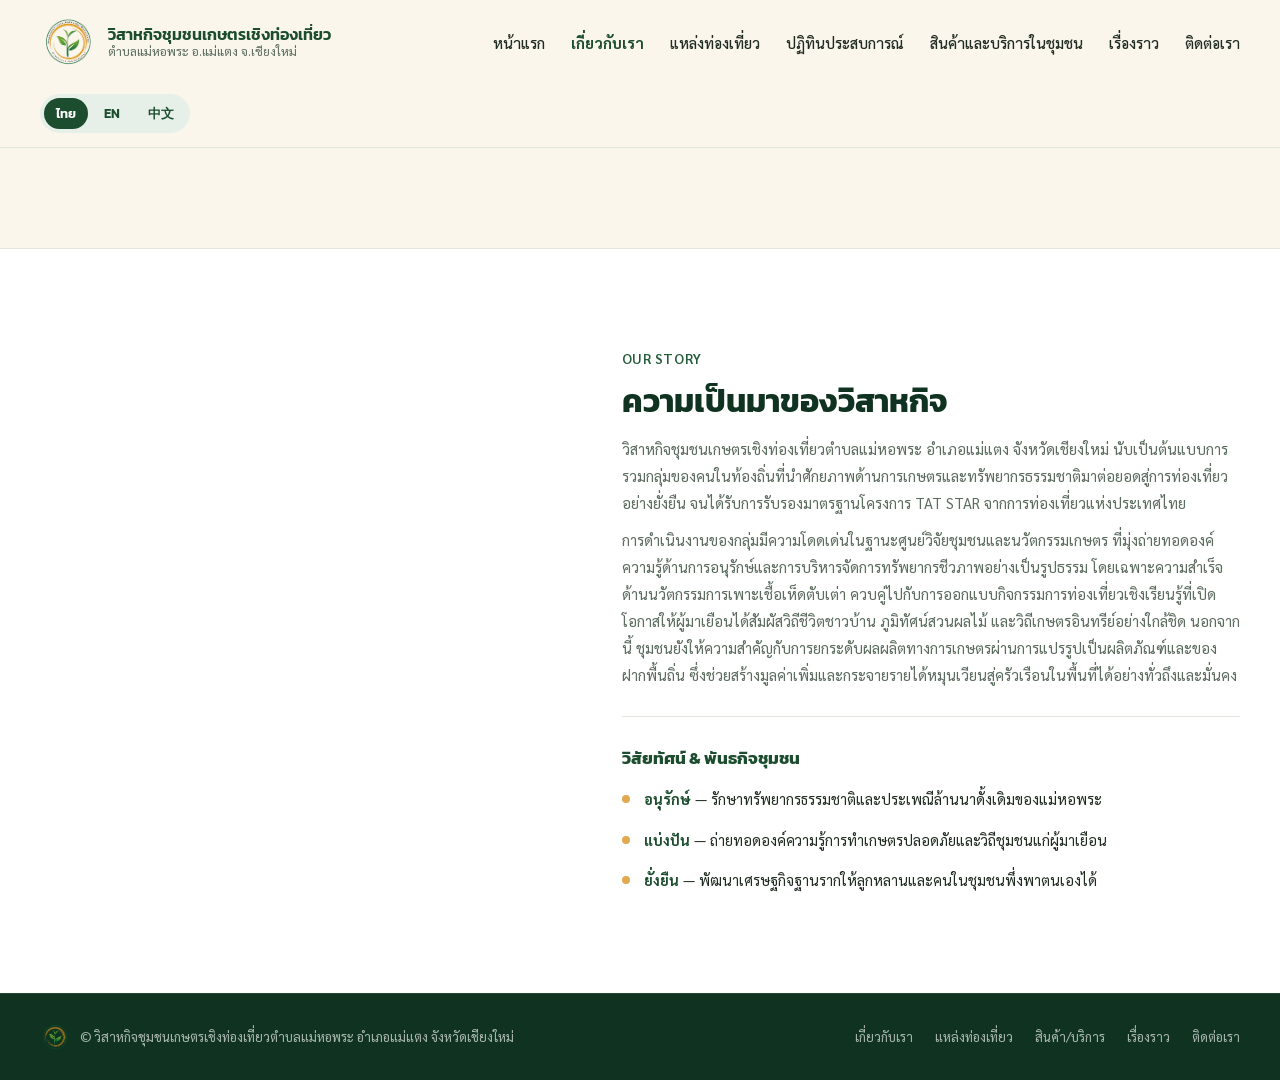
==== website/about.html @ eb5536a2 "Split site into separate pages, add Highlights section, truncate Nearby cards Each nav item now has " ====
<!doctype html>
<html lang="th">
<head>
<meta charset="utf-8">
<meta name="viewport" content="width=device-width, initial-scale=1">
<title>เกี่ยวกับเรา — วิสาหกิจชุมชนเกษตรเชิงท่องเที่ยวตำบลแม่หอพระ</title>
<meta name="description" content="ความเป็นมา วิสัยทัศน์ และพันธกิจของวิสาหกิจชุมชนเกษตรเชิงท่องเที่ยวตำบลแม่หอพระ">
<link rel="preconnect" href="https://fonts.googleapis.com">
<link rel="stylesheet" href="https://fonts.googleapis.com/css2?family=Kanit:wght@400;500;600;700&family=Sarabun:wght@300;400;500;600;700&display=swap">
<link rel="stylesheet" href="css/styles.css">
</head>
<body>

<!-- ============ HEADER ============ -->
<header class="site-header">
  <div class="container">
    <a class="brand" href="index.html">
      <img src="images/logo-seal.png" alt="ตราวิสาหกิจชุมชนเกษตรเชิงท่องเที่ยวตำบลแม่หอพระ">
      <span class="brand-text">
        <strong data-i18n="brand_title">วิสาหกิจชุมชนเกษตรเชิงท่องเที่ยว</strong>
        <span data-i18n="brand_subtitle">ตำบลแม่หอพระ อ.แม่แตง จ.เชียงใหม่</span>
      </span>
    </a>
    <nav class="nav-links">
      <a class="navlink" href="index.html" data-i18n="nav_home">หน้าแรก</a>
      <a class="navlink navlink-active" href="about.html" data-i18n="nav_about">เกี่ยวกับเรา</a>
      <a class="navlink" href="attractions.html" data-i18n="nav_attractions">แหล่งท่องเที่ยว</a>
      <a class="navlink" href="calendar.html" data-i18n="nav_calendar">ปฏิทินประสบการณ์</a>
      <a class="navlink" href="shop.html" data-i18n="nav_shop">สินค้าและบริการในชุมชน</a>
      <a class="navlink" href="stories.html" data-i18n="nav_stories">เรื่องราว</a>
      <a class="navlink" href="contact.html" data-i18n="nav_contact">ติดต่อเรา</a>
    </nav>
    <div class="lang-switch" id="lang-switch">
      <button type="button" data-lang="th" class="active">ไทย</button>
      <button type="button" data-lang="en">EN</button>
      <button type="button" data-lang="zh">中文</button>
    </div>
  </div>
</header>

<!-- ============ ABOUT ============ -->
<section id="about" class="about-section">
  <div class="container about-grid">
    <div class="about-image">
      <img class="about-slide" src="images/about-field.jpg" alt="แปลงนาข้าวอินทรีย์แม่หอพระ">
      <img class="about-slide" src="images/about-panel-event.jpg" alt="เสวนางาน Young Smart Farmer เชียงใหม่ ครบรอบ 10 ปี">
      <img class="about-slide" src="images/about-market-booth.jpg" alt="บูธสินค้าชุมชนแม่หอพระในงานตลาดนัด">
      <img class="about-slide" src="images/about-elder-craft.jpg" alt="ผู้สูงอายุในชุมชนทำงานหัตถกรรม">
      <img class="about-slide" src="images/about-transport.jpg" alt="รถรับส่งนักท่องเที่ยวในชุมชน">
      <img class="about-slide" src="images/about-tea-booth.jpg" alt="ผลิตภัณฑ์ชาผงจากชุมชน">
    </div>
    <div style="display:flex; flex-direction:column; gap:28px;">
      <div style="display:flex; flex-direction:column; gap:10px;">
        <span class="section-kicker">OUR STORY</span>
        <h2 style="font-size:32px; color:var(--green-900);" data-i18n="about_title">ความเป็นมาของวิสาหกิจ</h2>
        <p style="margin:0; font-size:15px; line-height:1.8; color:var(--text-muted);" data-i18n="about_p1">วิสาหกิจชุมชนเกษตรเชิงท่องเที่ยวตำบลแม่หอพระ อำเภอแม่แตง จังหวัดเชียงใหม่ นับเป็นต้นแบบการรวมกลุ่มของคนในท้องถิ่นที่นำศักยภาพด้านการเกษตรและทรัพยากรธรรมชาติมาต่อยอดสู่การท่องเที่ยวอย่างยั่งยืน จนได้รับการรับรองมาตรฐานโครงการ TAT STAR จากการท่องเที่ยวแห่งประเทศไทย</p>
        <p style="margin:0; font-size:15px; line-height:1.8; color:var(--text-muted);" data-i18n="about_p2">การดำเนินงานของกลุ่มมีความโดดเด่นในฐานะศูนย์วิจัยชุมชนและนวัตกรรมเกษตร ที่มุ่งถ่ายทอดองค์ความรู้ด้านการอนุรักษ์และการบริหารจัดการทรัพยากรชีวภาพอย่างเป็นรูปธรรม โดยเฉพาะความสำเร็จด้านนวัตกรรมการเพาะเชื้อเห็ดตับเต่า ควบคู่ไปกับการออกแบบกิจกรรมการท่องเที่ยวเชิงเรียนรู้ที่เปิดโอกาสให้ผู้มาเยือนได้สัมผัสวิถีชีวิตชาวบ้าน ภูมิทัศน์สวนผลไม้ และวิถีเกษตรอินทรีย์อย่างใกล้ชิด นอกจากนี้ ชุมชนยังให้ความสำคัญกับการยกระดับผลผลิตทางการเกษตรผ่านการแปรรูปเป็นผลิตภัณฑ์และของฝากพื้นถิ่น ซึ่งช่วยสร้างมูลค่าเพิ่มและกระจายรายได้หมุนเวียนสู่ครัวเรือนในพื้นที่ได้อย่างทั่วถึงและมั่นคง</p>
      </div>
      <div style="display:flex; flex-direction:column; gap:16px; padding-top:8px; border-top:1px solid var(--border);">
        <h4 style="font-size:17px; color:var(--green-800); padding-top:20px;" data-i18n="mission_title">วิสัยทัศน์ &amp; พันธกิจชุมชน</h4>
        <div class="mission-item"><div class="mission-dot"></div><p style="margin:0; font-size:14.5px; line-height:1.7; color:var(--text-dark);" data-i18n="mission1"><strong style="color:var(--green-800);">อนุรักษ์</strong> — รักษาทรัพยากรธรรมชาติและประเพณีล้านนาดั้งเดิมของแม่หอพระ</p></div>
        <div class="mission-item"><div class="mission-dot"></div><p style="margin:0; font-size:14.5px; line-height:1.7; color:var(--text-dark);" data-i18n="mission2"><strong style="color:var(--green-800);">แบ่งปัน</strong> — ถ่ายทอดองค์ความรู้การทำเกษตรปลอดภัยและวิถีชุมชนแก่ผู้มาเยือน</p></div>
        <div class="mission-item"><div class="mission-dot"></div><p style="margin:0; font-size:14.5px; line-height:1.7; color:var(--text-dark);" data-i18n="mission3"><strong style="color:var(--green-800);">ยั่งยืน</strong> — พัฒนาเศรษฐกิจฐานรากให้ลูกหลานและคนในชุมชนพึ่งพาตนเองได้</p></div>
      </div>
    </div>
  </div>
</section>

<!-- ============ FOOTER ============ -->
<footer class="site-footer">
  <div class="container footer-inner">
    <div class="footer-brand">
      <img src="images/logo-seal.png" alt="ตราวิสาหกิจชุมชนเกษตรเชิงท่องเที่ยวตำบลแม่หอพระ">
      <span style="font-size:13px;" data-i18n="footer_copyright">© วิสาหกิจชุมชนเกษตรเชิงท่องเที่ยวตำบลแม่หอพระ อำเภอแม่แตง จังหวัดเชียงใหม่</span>
    </div>
    <div class="footer-links">
      <a href="about.html" data-i18n="nav_about">เกี่ยวกับเรา</a>
      <a href="attractions.html" data-i18n="nav_attractions">แหล่งท่องเที่ยว</a>
      <a href="shop.html" data-i18n="footer_shop">สินค้า/บริการ</a>
      <a href="stories.html" data-i18n="nav_stories">เรื่องราว</a>
      <a href="contact.html" data-i18n="nav_contact">ติดต่อ</a>
    </div>
  </div>
</footer>

<!-- ============ DETAIL MODAL (shared by attractions / products / services / stories / highlights) ============ -->
<div class="modal-overlay" id="detail-modal">
  <div class="modal-box">
    <button class="modal-close" id="modal-close" aria-label="ปิด" data-i18n-aria-label="modal_close">✕</button>
    <div class="modal-gallery" id="modal-gallery" style="display:none;"></div>
    <div class="modal-body">
      <span class="tag" id="modal-tag" style="width:fit-content; display:none;"></span>
      <h3 id="modal-title"></h3>
      <div class="modal-field-row" id="modal-fields"></div>
      <p id="modal-desc"></p>
    </div>
  </div>
</div>
<script src="js/i18n.js"></script>
<script src="js/main.js"></script>
</body>
</html>
---- website/css/styles.css ----
:root{
  --ivory:#FAF6EC;
  --surface:#FFFFFF;
  --green-900:#0F3320;
  --green-800:#1B4D2E;
  --green-700:#235C38;
  --green-600:#2E7D46;
  --green-100:#E7F0E8;
  --gold-500:#E0A952;
  --gold-600:#C1872F;
  --text-dark:#1F2A20;
  --text-muted:#5B6B5E;
  --border:#E1E7DE;
}

*{ box-sizing:border-box; }
body{ margin:0; background:var(--ivory); font-family:'Sarabun',sans-serif; color:var(--text-dark); }
h1,h2,h3,h4{ font-family:'Kanit',sans-serif; margin:0; }
a{ color:inherit; text-decoration:none; }
button{ font-family:'Sarabun',sans-serif; cursor:pointer; }
img{ max-width:100%; }
.container{ max-width:1280px; margin:0 auto; padding-left:40px; padding-right:40px; }

.navlink{ font-size:15px; font-weight:500; color:var(--text-dark); }
.navlink:hover{ color:var(--green-700); }
.navlink-active{ color:var(--green-800); font-weight:700; }

.btn-primary{ background:var(--gold-500); color:var(--green-900); font-weight:600; border:none; padding:14px 30px; border-radius:999px; font-size:15px; }
.btn-primary:hover{ background:var(--gold-600); }
.btn-outline{ background:transparent; color:#FFFFFF; font-weight:600; border:1.5px solid rgba(255,255,255,0.7); padding:13px 28px; border-radius:999px; font-size:15px; }
.btn-outline:hover{ border-color:#FFFFFF; background:rgba(255,255,255,0.12); }
.btn-link{ display:inline-flex; align-items:center; gap:6px; color:var(--green-700); font-weight:600; font-size:14.5px; background:none; border:none; padding:0; }
.card{ background:var(--surface); border:1px solid var(--border); border-radius:16px; }
.card.clickable{ cursor:pointer; transition:transform .18s ease, box-shadow .18s ease; }
.card.clickable:hover{ transform:translateY(-5px); box-shadow:0 16px 32px rgba(15,51,32,0.14); }
.tag{ display:inline-block; background:var(--green-100); color:var(--green-800); font-size:12.5px; font-weight:600; padding:5px 14px; border-radius:999px; }
.tag-gold{ display:inline-block; background:#FBEBD2; color:var(--gold-600); font-size:12.5px; font-weight:600; padding:5px 14px; border-radius:999px; }
.section-kicker{ color:var(--green-700); font-weight:600; font-size:14px; letter-spacing:0.04em; }

/* Header */
.site-header{ position:sticky; top:0; z-index:40; width:100%; background:rgba(250,246,236,0.96); border-bottom:1px solid var(--border); backdrop-filter:blur(6px); }
.site-header .container{ padding-top:14px; padding-bottom:14px; display:flex; align-items:center; justify-content:space-between; gap:24px; flex-wrap:wrap; }
.brand{ display:flex; align-items:center; gap:12px; }
.brand img{ width:56px; height:56px; object-fit:contain; }
.brand-text{ display:flex; flex-direction:column; line-height:1.25; }
.brand-text strong{ font-family:'Kanit',sans-serif; font-weight:600; font-size:15.5px; color:var(--green-800); }
.brand-text span{ font-size:12.5px; color:var(--text-muted); }
.nav-links{ display:flex; align-items:center; gap:26px; flex-wrap:wrap; }

/* Hero */
.hero{ position:relative; width:100%; min-height:640px; display:flex; align-items:center; background:var(--green-900); overflow:hidden; }
.hero-slides{ position:absolute; inset:0; overflow:hidden; z-index:0; }
.hero-slide{ position:absolute; inset:0; width:100%; height:100%; object-fit:cover; opacity:0; animation:heroFade 20s infinite; }
.hero-slide:nth-child(1){ animation-delay:0s; }
.hero-slide:nth-child(2){ animation-delay:5s; }
.hero-slide:nth-child(3){ animation-delay:10s; }
.hero-slide:nth-child(4){ animation-delay:15s; }
@keyframes heroFade{
  0%{ opacity:0; }
  5%{ opacity:1; }
  25%{ opacity:1; }
  30%{ opacity:0; }
  100%{ opacity:0; }
}
.hero-overlay{ position:absolute; inset:0; background:linear-gradient(100deg, rgba(15,51,32,0.93) 0%, rgba(15,51,32,0.78) 38%, rgba(15,51,32,0.35) 68%, rgba(15,51,32,0.15) 100%); z-index:1; }
.hero-content{ position:relative; z-index:2; width:100%; max-width:1280px; margin:0 auto; box-sizing:border-box; padding:110px 40px 130px; }
.hero-content .inner{ max-width:620px; display:flex; flex-direction:column; gap:22px; }
.hero-content h1{ font-size:52px; line-height:1.2; color:#FFFFFF; }
.hero-content p{ font-size:17px; line-height:1.75; color:rgba(255,255,255,0.88); margin:0; }
.hero-actions{ display:flex; gap:14px; margin-top:6px; flex-wrap:wrap; }

/* Feature strip */
.feature-strip{ max-width:1280px; margin:-56px auto 0; padding:0 40px; position:relative; z-index:3; }
.feature-grid{ display:grid; grid-template-columns:repeat(3, minmax(0,1fr)); gap:24px; }
.feature-card{ padding:28px; box-shadow:0 18px 40px rgba(15,51,32,0.10); display:flex; flex-direction:column; gap:14px; }
.icon-box{ width:48px; height:48px; border-radius:12px; background:var(--green-100); display:flex; align-items:center; justify-content:center; }

/* Section generic */
.section{ max-width:1280px; margin:0 auto; padding:120px 40px 40px; }
.section-head{ display:flex; flex-direction:column; gap:10px; max-width:680px; margin-bottom:44px; }
.section-head p{ margin:0; font-size:15px; color:var(--text-muted); line-height:1.7; }
.section-head h2{ font-size:34px; color:var(--green-900); }

/* Filter / pill buttons */
.pill-btn{ font-family:'Kanit',sans-serif; font-weight:600; font-size:14.5px; padding:10px 20px; border-radius:999px; border:1px solid var(--border); background:var(--surface); color:var(--text-dark); }
.pill-btn.active{ background:var(--green-800); color:#FFFFFF; border-color:var(--green-800); }

.search-box{ width:100%; max-width:420px; padding:11px 16px; border:1px solid var(--border); border-radius:999px; font-family:'Sarabun',sans-serif; font-size:14px; margin-bottom:16px; box-sizing:border-box; background:var(--surface); }
.tag-chip{ display:inline-block; font-size:12px; padding:3px 10px; border-radius:999px; background:var(--green-100); color:var(--green-700); margin:2px 4px 0 0; }
.no-results{ color:var(--text-muted); font-size:14px; }

.getting-there-desc p{ margin:0 0 10px; }
.getting-there-desc ul{ margin:8px 0 0; padding-left:20px; display:flex; flex-direction:column; gap:8px; }
.getting-there-desc li strong{ color:var(--green-800); }

.lang-switch{ display:flex; gap:4px; background:var(--green-100); border-radius:999px; padding:4px; }
.lang-switch button{ font-family:'Kanit',sans-serif; font-weight:600; font-size:12.5px; padding:6px 12px; border-radius:999px; border:none; background:transparent; color:var(--green-800); cursor:pointer; }
.lang-switch button.active{ background:var(--green-800); color:#FFFFFF; }
.pill-row{ display:flex; flex-wrap:wrap; gap:10px; margin-bottom:32px; }

/* Attraction grid */
.attraction-grid{ display:grid; grid-template-columns:repeat(3, minmax(0,1fr)); gap:28px; margin-bottom:64px; }
.place-card{ overflow:hidden; display:flex; flex-direction:column; scroll-margin-top:100px; }
.place-card img, .place-card .thumb{ width:100%; height:190px; object-fit:cover; display:block; }
.place-card .thumb{ background:linear-gradient(135deg, var(--green-700), var(--green-900)); display:flex; align-items:center; justify-content:center; }
.place-card .body{ padding:22px; display:flex; flex-direction:column; gap:8px; }
.place-card h4{ font-size:18px; color:var(--green-800); }
.place-card p{ margin:0; font-size:13.5px; line-height:1.6; color:var(--text-muted); }
.place-card.hidden{ display:none; }

/* Seasonal card */
.season-card{ padding:0; overflow:hidden; }
.season-head{ background:linear-gradient(120deg, var(--green-800), var(--green-900)); padding:28px 32px; }
.season-head h3{ font-size:22px; color:#FFFFFF; margin-top:6px; }
.season-body{ padding:28px 32px; display:flex; flex-direction:column; gap:20px; }
.season-btn{ font-family:'Kanit',sans-serif; font-weight:600; font-size:14px; padding:9px 18px; border-radius:999px; border:1px solid rgba(255,255,255,0.35); background:rgba(255,255,255,0.1); color:#FFFFFF; }
.season-btn.active{ background:var(--gold-500); color:var(--green-900); border-color:var(--gold-500); }
#season-desc{ margin:0; font-size:14.5px; line-height:1.7; color:var(--text-muted); }
#season-picks{ display:flex; flex-wrap:wrap; gap:8px; }

/* Map */
.map-wrap{ margin-top:24px; margin-bottom:64px; position:relative; width:100%; height:440px; border-radius:20px; overflow:hidden; border:1px solid var(--border); }
#attraction-leaflet-map{ position:absolute; inset:0; width:100%; height:100%; z-index:1; background:var(--green-50, #EAF2EA); }
.map-legend{ position:absolute; left:16px; bottom:16px; background:rgba(255,255,255,0.9); border-radius:10px; padding:8px 14px; display:flex; gap:14px; font-size:12px; color:var(--text-dark); z-index:400; }
.map-legend .dot-mini{ width:10px; height:10px; border-radius:999px; display:inline-block; }
.leaflet-popup-content h4{ font-size:14.5px; color:var(--green-800); margin:0 0 4px; }
.leaflet-popup-content p{ margin:0 0 8px; font-size:12.5px; color:var(--text-muted); line-height:1.5; }
.leaflet-popup-content .btn-link{ font-size:12.5px; color:var(--green-700); font-weight:600; cursor:pointer; }
.legend-item{ display:flex; align-items:center; gap:6px; }

.nearby-grid{ display:grid; grid-template-columns:repeat(4, minmax(0,1fr)); gap:20px; }
.nearby-card{ padding:0; display:flex; flex-direction:column; }
.nearby-card .nearby-cover{ height:130px; }
.nearby-card h4{ font-size:15.5px; color:var(--green-800); }
.nearby-card p{ margin:0; font-size:12.5px; line-height:1.6; color:var(--text-muted); }

/* Calendar */
.calendar-section{ width:100%; background:var(--green-100); margin-top:100px; }
.calendar-detail{ padding:36px; display:grid; grid-template-columns:repeat(3, minmax(0,1fr)); gap:32px; }
.calendar-col h4{ font-size:19px; color:var(--green-800); }
.calendar-col p{ margin:0; font-size:14px; line-height:1.7; color:var(--text-muted); }
.calendar-col.middle{ border-left:1px solid var(--border); border-right:1px solid var(--border); padding:0 32px; }
.product-chip{ display:inline-block; background:var(--ivory); border:1px solid var(--border); color:var(--text-dark); font-size:13px; padding:6px 12px; border-radius:999px; }
.calendar-empty{ padding:48px; text-align:center; display:flex; flex-direction:column; align-items:center; gap:10px; }
.calendar-empty p{ margin:0; font-size:14.5px; color:var(--text-muted); }

/* Shop */
.subsection-head{ display:flex; align-items:baseline; justify-content:space-between; margin-bottom:24px; }
.subsection-head h3{ font-size:22px; color:var(--green-800); }
.product-grid{ display:grid; grid-template-columns:repeat(3, minmax(0,1fr)); gap:28px; margin-bottom:64px; }
.product-card{ overflow:hidden; }
.product-card img, .product-card .thumb{ width:100%; height:170px; object-fit:cover; display:block; }
.product-card .thumb{ background:var(--green-100); display:flex; align-items:center; justify-content:center; }
.product-card .body{ padding:24px; display:flex; flex-direction:column; gap:8px; }
.product-card h4{ font-size:17px; color:var(--green-800); }
.product-card p{ margin:0; font-size:13.5px; line-height:1.6; color:var(--text-muted); }
.product-price{ font-family:'Kanit',sans-serif; font-size:19px; font-weight:700; color:var(--green-800); margin-top:6px; }
.product-price span{ font-family:'Sarabun',sans-serif; font-size:13px; font-weight:400; color:var(--text-muted); }
.service-grid{ display:grid; grid-template-columns:0.8fr 1fr; gap:32px; align-items:stretch; }
.service-image{ overflow:hidden; display:flex; align-items:center; justify-content:center; background:var(--green-100); }
.service-image img{ width:100%; height:100%; max-height:420px; object-fit:contain; display:block; }
.service-body{ padding:32px; display:flex; flex-direction:column; gap:14px; justify-content:center; }
.service-body h4{ font-size:20px; color:var(--green-800); }
.service-body p{ margin:0; font-size:14px; line-height:1.75; color:var(--text-muted); }
.service-foot{ display:flex; align-items:center; justify-content:space-between; padding-top:14px; border-top:1px solid var(--border); }

/* Stories */
.story-card{ overflow:hidden; display:flex; flex-direction:column; }
.story-card .thumb{ height:170px; background:var(--green-100); display:flex; align-items:center; justify-content:center; }
.story-card .body{ padding:24px; display:flex; flex-direction:column; gap:8px; flex-grow:1; }
.story-card .date{ font-size:12.5px; color:var(--text-muted); }
.story-card h4{ font-size:17px; color:var(--green-800); }
.story-card p{ margin:0; font-size:13.5px; line-height:1.6; color:var(--text-muted); flex-grow:1; }

/* About */
.about-section{ width:100%; background:var(--surface); border-top:1px solid var(--border); margin-top:100px; }
.about-grid{ padding:100px 40px; display:grid; grid-template-columns:0.85fr 1fr; gap:56px; align-items:center; }
.about-image{ position:relative; height:420px; border-radius:20px; overflow:hidden; }
.about-slide{ position:absolute; inset:0; width:100%; height:100%; object-fit:cover; display:block; opacity:0; animation:aboutFade 30s infinite; }
.about-slide:nth-child(1){ animation-delay:0s; }
.about-slide:nth-child(2){ animation-delay:5s; }
.about-slide:nth-child(3){ animation-delay:10s; }
.about-slide:nth-child(4){ animation-delay:15s; }
.about-slide:nth-child(5){ animation-delay:20s; }
.about-slide:nth-child(6){ animation-delay:25s; }
@keyframes aboutFade{
  0%{ opacity:0; }
  5%{ opacity:1; }
  14%{ opacity:1; }
  19%{ opacity:0; }
  100%{ opacity:0; }
}
.mission-item{ display:flex; gap:14px; align-items:flex-start; }
.mission-dot{ width:8px; height:8px; border-radius:999px; background:var(--gold-500); margin-top:8px; flex-shrink:0; }

/* Contact */
.contact-section{ width:100%; background:linear-gradient(120deg, var(--green-900), var(--green-700)); color:#FFFFFF; }
.contact-grid{ padding:90px 40px; display:grid; grid-template-columns:1.1fr 0.9fr; gap:56px; }
.contact-item{ display:flex; gap:16px; align-items:flex-start; }
.contact-icon{ width:40px; height:40px; border-radius:10px; background:rgba(255,255,255,0.12); display:flex; align-items:center; justify-content:center; flex-shrink:0; }
.getting-there .card{ background:var(--surface); padding:36px; display:grid; grid-template-columns:1.1fr 0.9fr; gap:36px; align-items:center; }
.qa-grid{ display:grid; grid-template-columns:1fr 1fr; gap:36px; }
.faq-item{ background:rgba(255,255,255,0.06); border-color:rgba(255,255,255,0.15); padding:20px; }
.faq-item h4{ font-size:15px; color:#FFFFFF; margin-bottom:6px; }
.faq-item p{ margin:0; font-size:13.5px; line-height:1.65; color:rgba(255,255,255,0.75); }
.qa-form{ background:var(--surface); padding:28px; display:flex; flex-direction:column; gap:14px; color:var(--text-dark); }
.qa-form h4{ font-size:16px; color:var(--green-800); }
.form-field{ display:flex; flex-direction:column; gap:6px; }
.form-field label{ font-size:13px; color:var(--text-dark); font-weight:600; }
.form-field input, .form-field textarea{ padding:11px 14px; border:1px solid var(--border); border-radius:10px; font-family:'Sarabun',sans-serif; font-size:14px; }
.form-field textarea{ resize:vertical; }
.qa-success{ display:none; font-size:13.5px; color:var(--green-700); font-weight:600; }
.qa-success.show{ display:block; }

/* Footer */
.site-footer{ width:100%; background:var(--green-900); color:rgba(255,255,255,0.65); }
.footer-inner{ padding:28px 40px; display:flex; align-items:center; justify-content:space-between; gap:20px; border-top:1px solid rgba(255,255,255,0.1); flex-wrap:wrap; }
.footer-brand{ display:flex; align-items:center; gap:10px; }
.footer-brand img{ width:30px; height:30px; object-fit:contain; }
.footer-links{ display:flex; gap:22px; font-size:13px; flex-wrap:wrap; }

/* Image carousel (card cover — auto-crossfade) */
.card-carousel{ position:relative; width:100%; height:190px; overflow:hidden; background:var(--green-100); }
.card-carousel img{ position:absolute; inset:0; width:100%; height:100%; object-fit:cover; opacity:0; transition:opacity .6s ease; }
.card-carousel img.active{ opacity:1; }
.product-card .card-carousel, .service-card .card-carousel{ height:170px; }
.story-card .card-carousel{ height:170px; }

/* Detail modal */
.modal-overlay{ position:fixed; inset:0; background:rgba(15,51,32,0.55); z-index:100; display:none; align-items:center; justify-content:center; padding:24px; }
.modal-overlay.show{ display:flex; }
.modal-box{ background:var(--surface); border-radius:20px; max-width:720px; width:100%; max-height:88vh; overflow-y:auto; position:relative; }
.modal-close{ position:absolute; top:14px; right:14px; width:36px; height:36px; border-radius:999px; background:rgba(255,255,255,0.9); border:1px solid var(--border); font-size:18px; line-height:1; z-index:2; display:flex; align-items:center; justify-content:center; }
.modal-gallery{ position:relative; width:100%; height:320px; background:var(--green-100); overflow:hidden; border-radius:20px 20px 0 0; }
.modal-gallery img{ position:absolute; inset:0; width:100%; height:100%; object-fit:cover; opacity:0; transition:opacity .4s ease; }
.modal-gallery img.active{ opacity:1; }
.modal-gallery-arrow{ position:absolute; top:50%; transform:translateY(-50%); width:38px; height:38px; border-radius:999px; background:rgba(255,255,255,0.9); border:none; font-size:16px; display:flex; align-items:center; justify-content:center; z-index:2; }
.modal-gallery-arrow.prev{ left:14px; }
.modal-gallery-arrow.next{ right:14px; }
.modal-gallery-dots{ position:absolute; bottom:12px; left:50%; transform:translateX(-50%); display:flex; gap:6px; z-index:2; }
.modal-gallery-dots span{ width:7px; height:7px; border-radius:999px; background:rgba(255,255,255,0.6); }
.modal-gallery-dots span.active{ background:#FFFFFF; }
.modal-body{ padding:32px; display:flex; flex-direction:column; gap:14px; }
.modal-body h3{ font-size:24px; color:var(--green-900); }
.modal-body p{ margin:0; font-size:14.5px; line-height:1.75; color:var(--text-muted); }
.modal-field-row{ display:flex; gap:10px; flex-wrap:wrap; }
.modal-field{ background:var(--green-100); border-radius:12px; padding:10px 16px; font-size:13.5px; color:var(--text-dark); }
.modal-field strong{ display:block; font-size:12px; color:var(--green-700); margin-bottom:2px; font-family:'Kanit',sans-serif; }
.modal-price{ font-family:'Kanit',sans-serif; font-size:28px; font-weight:700; color:var(--green-800); }

/* Service type sections */
.service-type-head{ display:flex; align-items:center; gap:10px; margin-bottom:20px; }
.service-type-head h4{ font-size:17px; color:var(--green-800); }

/* Calendar — independent optional blocks */
.calendar-blocks{ display:flex; flex-direction:column; gap:20px; }
.calendar-gallery{ position:relative; width:100%; height:260px; border-radius:16px; overflow:hidden; background:var(--green-100); margin-bottom:20px; }
.calendar-gallery img{ position:absolute; inset:0; width:100%; height:100%; object-fit:cover; opacity:0; transition:opacity .6s ease; }
.calendar-gallery img.active{ opacity:1; }
.calendar-block{ padding:28px; display:flex; flex-direction:column; gap:10px; }
.calendar-block h4{ font-size:19px; color:var(--green-800); }
.calendar-block p{ margin:0; font-size:14px; line-height:1.7; color:var(--text-muted); }

/* Responsive */
@media (max-width: 960px){
  .nav-links{ display:none; }
  .feature-grid, .attraction-grid, .product-grid, .nearby-grid{ grid-template-columns:repeat(2, minmax(0,1fr)); }
  .about-grid, .contact-grid, .service-grid, .qa-grid, .calendar-detail, .getting-there .card{ grid-template-columns:1fr; }
  .calendar-col.middle{ border-left:none; border-right:none; padding:24px 0; border-top:1px solid var(--border); border-bottom:1px solid var(--border); }
  .hero-content h1{ font-size:38px; }
}
@media (max-width: 640px){
  .feature-grid, .attraction-grid, .product-grid, .nearby-grid{ grid-template-columns:1fr; }
  .section, .container{ padding-left:20px; padding-right:20px; }
}
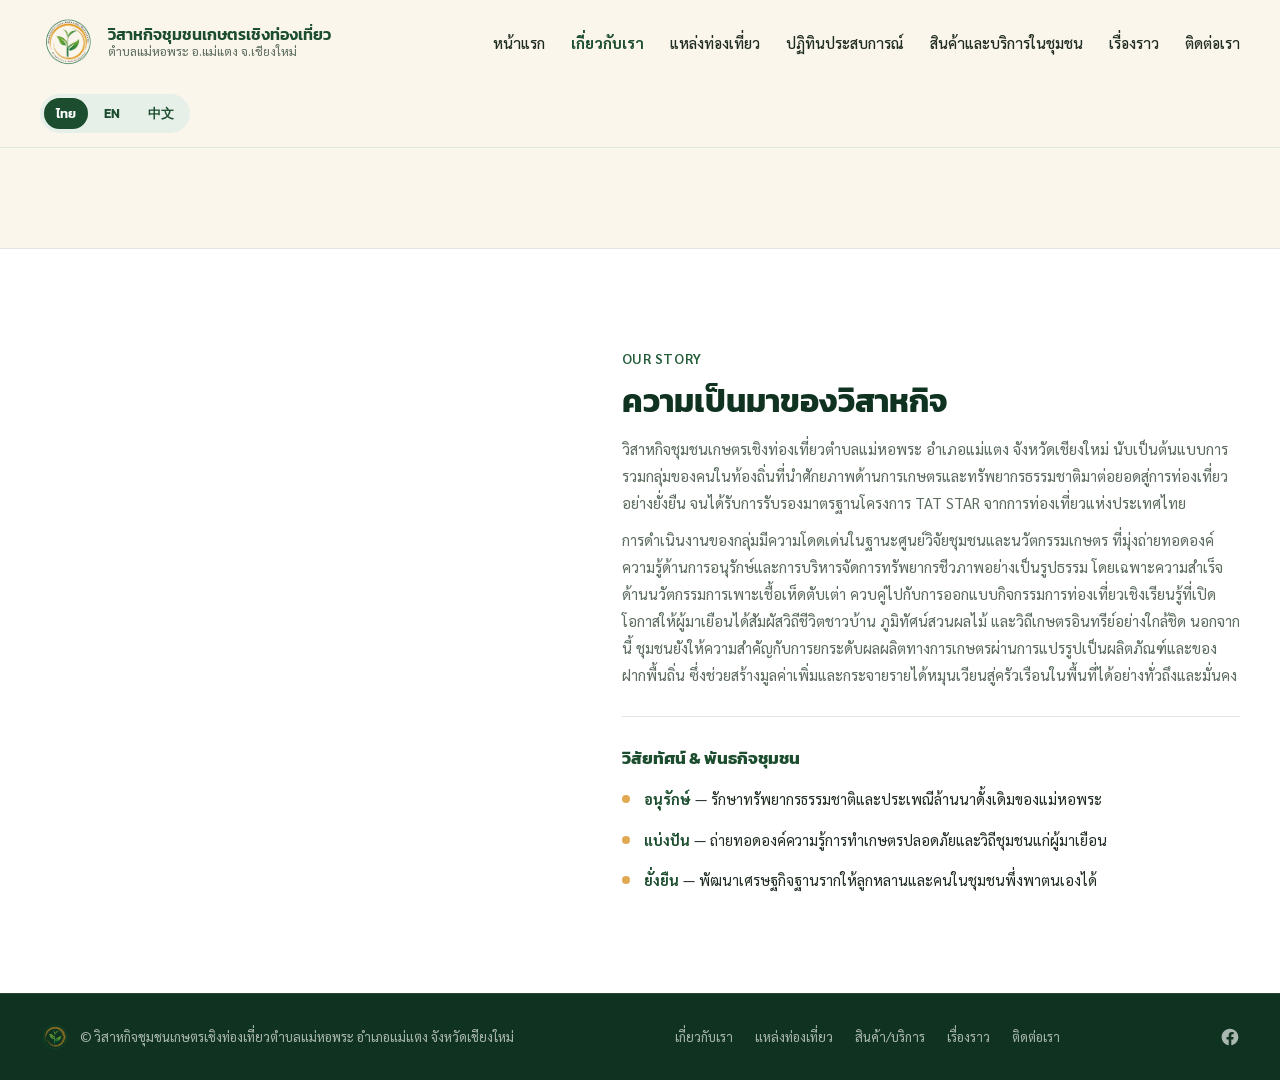
==== commit 53d590f6: "Add Facebook page link to every page's footer Shown as an icon next to the footer nav links so visit" ====
--- a/website/about.html
+++ b/website/about.html
@@ -80,6 +80,11 @@
       <a href="stories.html" data-i18n="nav_stories">เรื่องราว</a>
       <a href="contact.html" data-i18n="nav_contact">ติดต่อ</a>
     </div>
+    <div class="footer-social">
+      <a href="https://www.facebook.com/profile.php?id=100071127480868" target="_blank" rel="noopener" aria-label="Facebook" data-i18n-aria-label="footer_facebook_aria">
+        <svg viewBox="0 0 24 24" width="20" height="20" fill="currentColor" aria-hidden="true"><path d="M22 12.06C22 6.48 17.52 2 11.94 2S2 6.48 2 12.06c0 5.02 3.66 9.19 8.44 9.94v-7.03H7.9v-2.91h2.54V9.85c0-2.51 1.49-3.89 3.77-3.89 1.09 0 2.24.2 2.24.2v2.46h-1.26c-1.24 0-1.63.77-1.63 1.56v1.88h2.78l-.44 2.91h-2.34V22c4.78-.75 8.44-4.92 8.44-9.94Z"/></svg>
+      </a>
+    </div>
   </div>
 </footer>
 
--- a/website/css/styles.css
+++ b/website/css/styles.css
@@ -87,6 +87,23 @@
 
 .search-box{ width:100%; max-width:420px; padding:11px 16px; border:1px solid var(--border); border-radius:999px; font-family:'Sarabun',sans-serif; font-size:14px; margin-bottom:16px; box-sizing:border-box; background:var(--surface); }
 .tag-chip{ display:inline-block; font-size:12px; padding:3px 10px; border-radius:999px; background:var(--green-100); color:var(--green-700); margin:2px 4px 0 0; }
+.season-images{ display:flex; flex-wrap:wrap; gap:8px; margin-top:10px; }
+.season-images img{ width:84px; height:84px; object-fit:cover; border-radius:10px; }
+
+.btn-small{ background:var(--green-700); color:#FFFFFF; font-weight:600; border:none; padding:8px 16px; border-radius:999px; font-size:13px; cursor:pointer; }
+.btn-small:hover{ background:var(--green-800); }
+.btn-small:disabled{ background:var(--border); color:var(--text-muted); cursor:default; }
+
+.cart-fab{ position:fixed; right:24px; bottom:24px; z-index:90; background:var(--green-800); color:#FFFFFF; border:none; border-radius:999px; padding:14px 22px; font-size:15px; font-weight:700; box-shadow:0 10px 24px rgba(15,51,32,0.35); cursor:pointer; display:flex; align-items:center; gap:8px; }
+.cart-fab:hover{ background:var(--green-900); }
+.cart-count-badge{ background:var(--gold-500); color:var(--green-900); border-radius:999px; padding:2px 9px; font-size:13px; }
+
+.cart-item-row{ display:flex; align-items:center; justify-content:space-between; gap:10px; padding:10px 0; border-bottom:1px solid var(--border); }
+.cart-item-row .qty-controls{ display:flex; align-items:center; gap:8px; }
+.cart-item-row .qty-controls button{ width:26px; height:26px; border-radius:999px; border:1px solid var(--border); background:#fff; font-size:15px; line-height:1; cursor:pointer; }
+.cart-totals{ margin-top:14px; padding-top:14px; border-top:1px solid var(--border); display:flex; flex-direction:column; gap:6px; font-size:14.5px; }
+.cart-totals .total-row{ font-weight:700; font-size:16px; color:var(--green-800); }
+.cart-empty-msg{ color:var(--text-muted); font-size:14px; padding:20px 0; text-align:center; }
 .no-results{ color:var(--text-muted); font-size:14px; }
 
 .getting-there-desc p{ margin:0 0 10px; }
@@ -218,6 +235,9 @@
 .footer-brand{ display:flex; align-items:center; gap:10px; }
 .footer-brand img{ width:30px; height:30px; object-fit:contain; }
 .footer-links{ display:flex; gap:22px; font-size:13px; flex-wrap:wrap; }
+.footer-social{ display:flex; align-items:center; gap:14px; }
+.footer-social a{ display:inline-flex; color:rgba(255,255,255,0.65); transition:color .15s ease; }
+.footer-social a:hover{ color:#fff; }
 
 /* Image carousel (card cover — auto-crossfade) */
 .card-carousel{ position:relative; width:100%; height:190px; overflow:hidden; background:var(--green-100); }
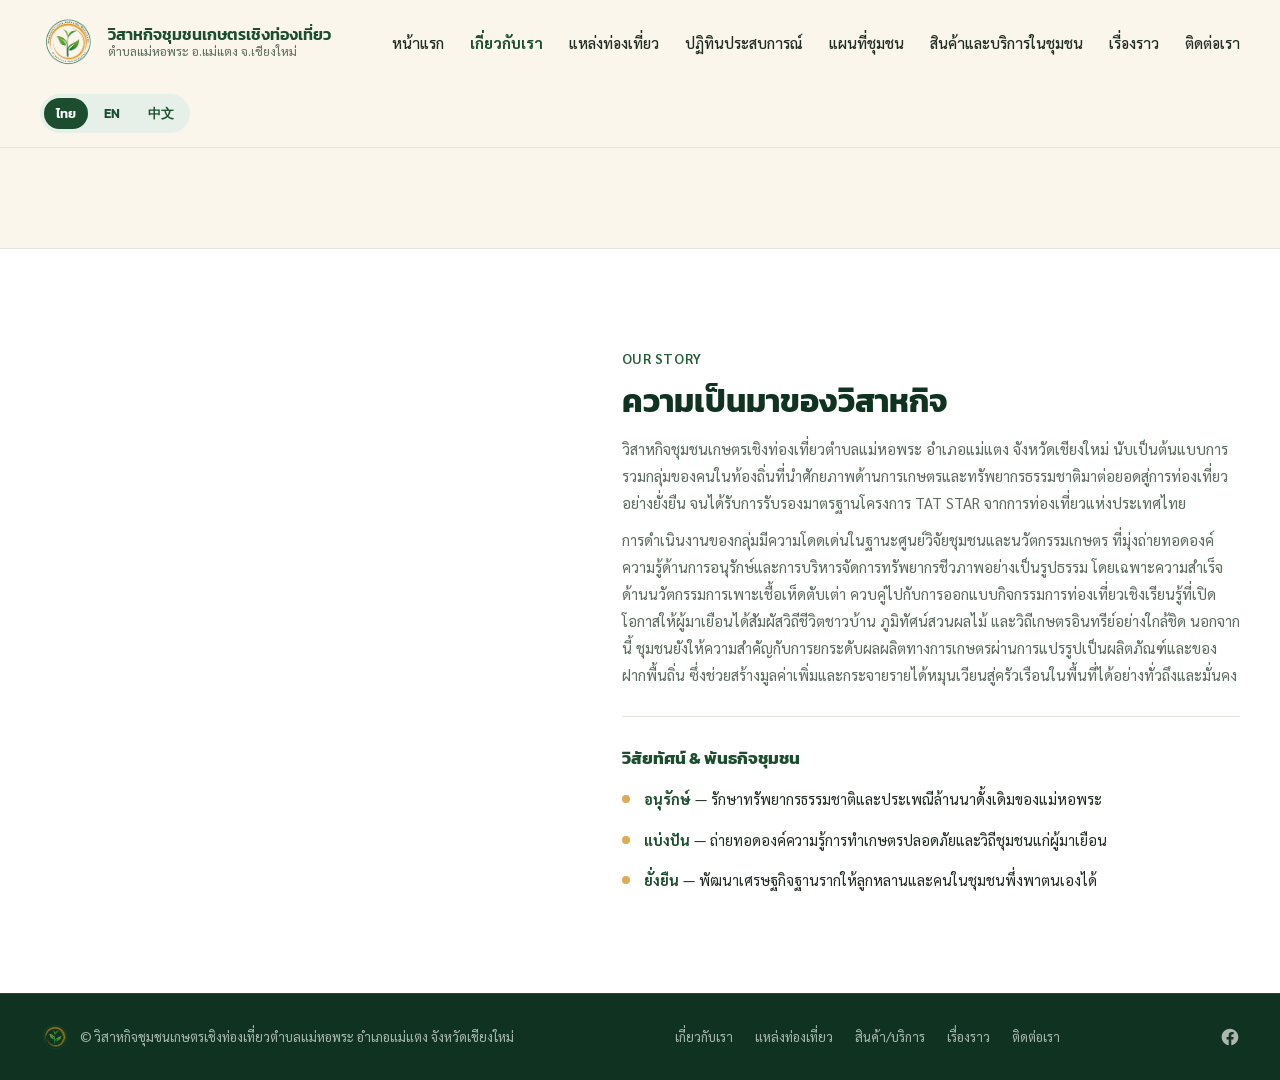
==== commit a7185130: "Split the community map into its own page with products/services on it The map used to be a small em" ====
--- a/website/about.html
+++ b/website/about.html
@@ -26,10 +26,14 @@
       <a class="navlink navlink-active" href="about.html" data-i18n="nav_about">เกี่ยวกับเรา</a>
       <a class="navlink" href="attractions.html" data-i18n="nav_attractions">แหล่งท่องเที่ยว</a>
       <a class="navlink" href="calendar.html" data-i18n="nav_calendar">ปฏิทินประสบการณ์</a>
+      <a class="navlink" href="map.html" data-i18n="nav_map">แผนที่ชุมชน</a>
       <a class="navlink" href="shop.html" data-i18n="nav_shop">สินค้าและบริการในชุมชน</a>
       <a class="navlink" href="stories.html" data-i18n="nav_stories">เรื่องราว</a>
       <a class="navlink" href="contact.html" data-i18n="nav_contact">ติดต่อเรา</a>
     </nav>
+    <button type="button" class="nav-toggle" id="nav-toggle" aria-label="เมนู" aria-expanded="false" data-i18n-aria-label="nav_toggle_aria">
+      <span></span><span></span><span></span>
+    </button>
     <div class="lang-switch" id="lang-switch">
       <button type="button" data-lang="th" class="active">ไทย</button>
       <button type="button" data-lang="en">EN</button>
--- a/website/css/styles.css
+++ b/website/css/styles.css
@@ -46,6 +46,8 @@
 .brand-text strong{ font-family:'Kanit',sans-serif; font-weight:600; font-size:15.5px; color:var(--green-800); }
 .brand-text span{ font-size:12.5px; color:var(--text-muted); }
 .nav-links{ display:flex; align-items:center; gap:26px; flex-wrap:wrap; }
+.nav-toggle{ display:none; background:none; border:none; width:32px; height:24px; padding:0; flex-direction:column; justify-content:space-between; cursor:pointer; }
+.nav-toggle span{ display:block; height:3px; border-radius:2px; background:var(--green-800); }
 
 /* Hero */
 .hero{ position:relative; width:100%; min-height:640px; display:flex; align-items:center; background:var(--green-900); overflow:hidden; }
@@ -136,13 +138,13 @@
 #season-picks{ display:flex; flex-wrap:wrap; gap:8px; }
 
 /* Map */
-.map-wrap{ margin-top:24px; margin-bottom:64px; position:relative; width:100%; height:440px; border-radius:20px; overflow:hidden; border:1px solid var(--border); }
-#attraction-leaflet-map{ position:absolute; inset:0; width:100%; height:100%; z-index:1; background:var(--green-50, #EAF2EA); }
-.map-legend{ position:absolute; left:16px; bottom:16px; background:rgba(255,255,255,0.9); border-radius:10px; padding:8px 14px; display:flex; gap:14px; font-size:12px; color:var(--text-dark); z-index:400; }
+.map-wrap{ margin-top:24px; margin-bottom:24px; position:relative; width:100%; height:440px; border-radius:20px; overflow:hidden; border:1px solid var(--border); }
+.map-wrap-full{ height:600px; }
+#community-map{ position:absolute; inset:0; width:100%; height:100%; z-index:1; background:var(--green-50, #EAF2EA); }
+.map-legend{ position:absolute; left:16px; bottom:16px; background:rgba(255,255,255,0.9); border-radius:10px; padding:8px 14px; display:flex; flex-wrap:wrap; gap:14px; font-size:12px; color:var(--text-dark); z-index:400; }
 .map-legend .dot-mini{ width:10px; height:10px; border-radius:999px; display:inline-block; }
-.leaflet-popup-content h4{ font-size:14.5px; color:var(--green-800); margin:0 0 4px; }
-.leaflet-popup-content p{ margin:0 0 8px; font-size:12.5px; color:var(--text-muted); line-height:1.5; }
-.leaflet-popup-content .btn-link{ font-size:12.5px; color:var(--green-700); font-weight:600; cursor:pointer; }
+.leaflet-tooltip{ font-family:'Sarabun',sans-serif; font-size:12.5px; line-height:1.5; max-width:220px; padding:8px 10px; border-radius:8px; box-shadow:0 6px 16px rgba(15,51,32,0.16); }
+.leaflet-tooltip strong{ color:var(--green-800); font-family:'Kanit',sans-serif; }
 .legend-item{ display:flex; align-items:center; gap:6px; }
 
 .nearby-grid{ display:grid; grid-template-columns:repeat(4, minmax(0,1fr)); gap:20px; }
@@ -284,6 +286,23 @@
 /* Responsive */
 @media (max-width: 960px){
   .nav-links{ display:none; }
+  .nav-toggle{ display:flex; }
+  .nav-links.open{
+    display:flex;
+    flex-direction:column;
+    align-items:stretch;
+    position:absolute;
+    top:100%;
+    left:0;
+    right:0;
+    background:var(--ivory);
+    border-bottom:1px solid var(--border);
+    padding:8px 20px 16px;
+    gap:2px;
+    box-shadow:0 16px 24px rgba(15,51,32,0.12);
+  }
+  .nav-links.open .navlink{ padding:12px 0; border-bottom:1px solid var(--border); }
+  .nav-links.open .navlink:last-child{ border-bottom:none; }
   .feature-grid, .attraction-grid, .product-grid, .nearby-grid{ grid-template-columns:repeat(2, minmax(0,1fr)); }
   .about-grid, .contact-grid, .service-grid, .qa-grid, .calendar-detail, .getting-there .card{ grid-template-columns:1fr; }
   .calendar-col.middle{ border-left:none; border-right:none; padding:24px 0; border-top:1px solid var(--border); border-bottom:1px solid var(--border); }
